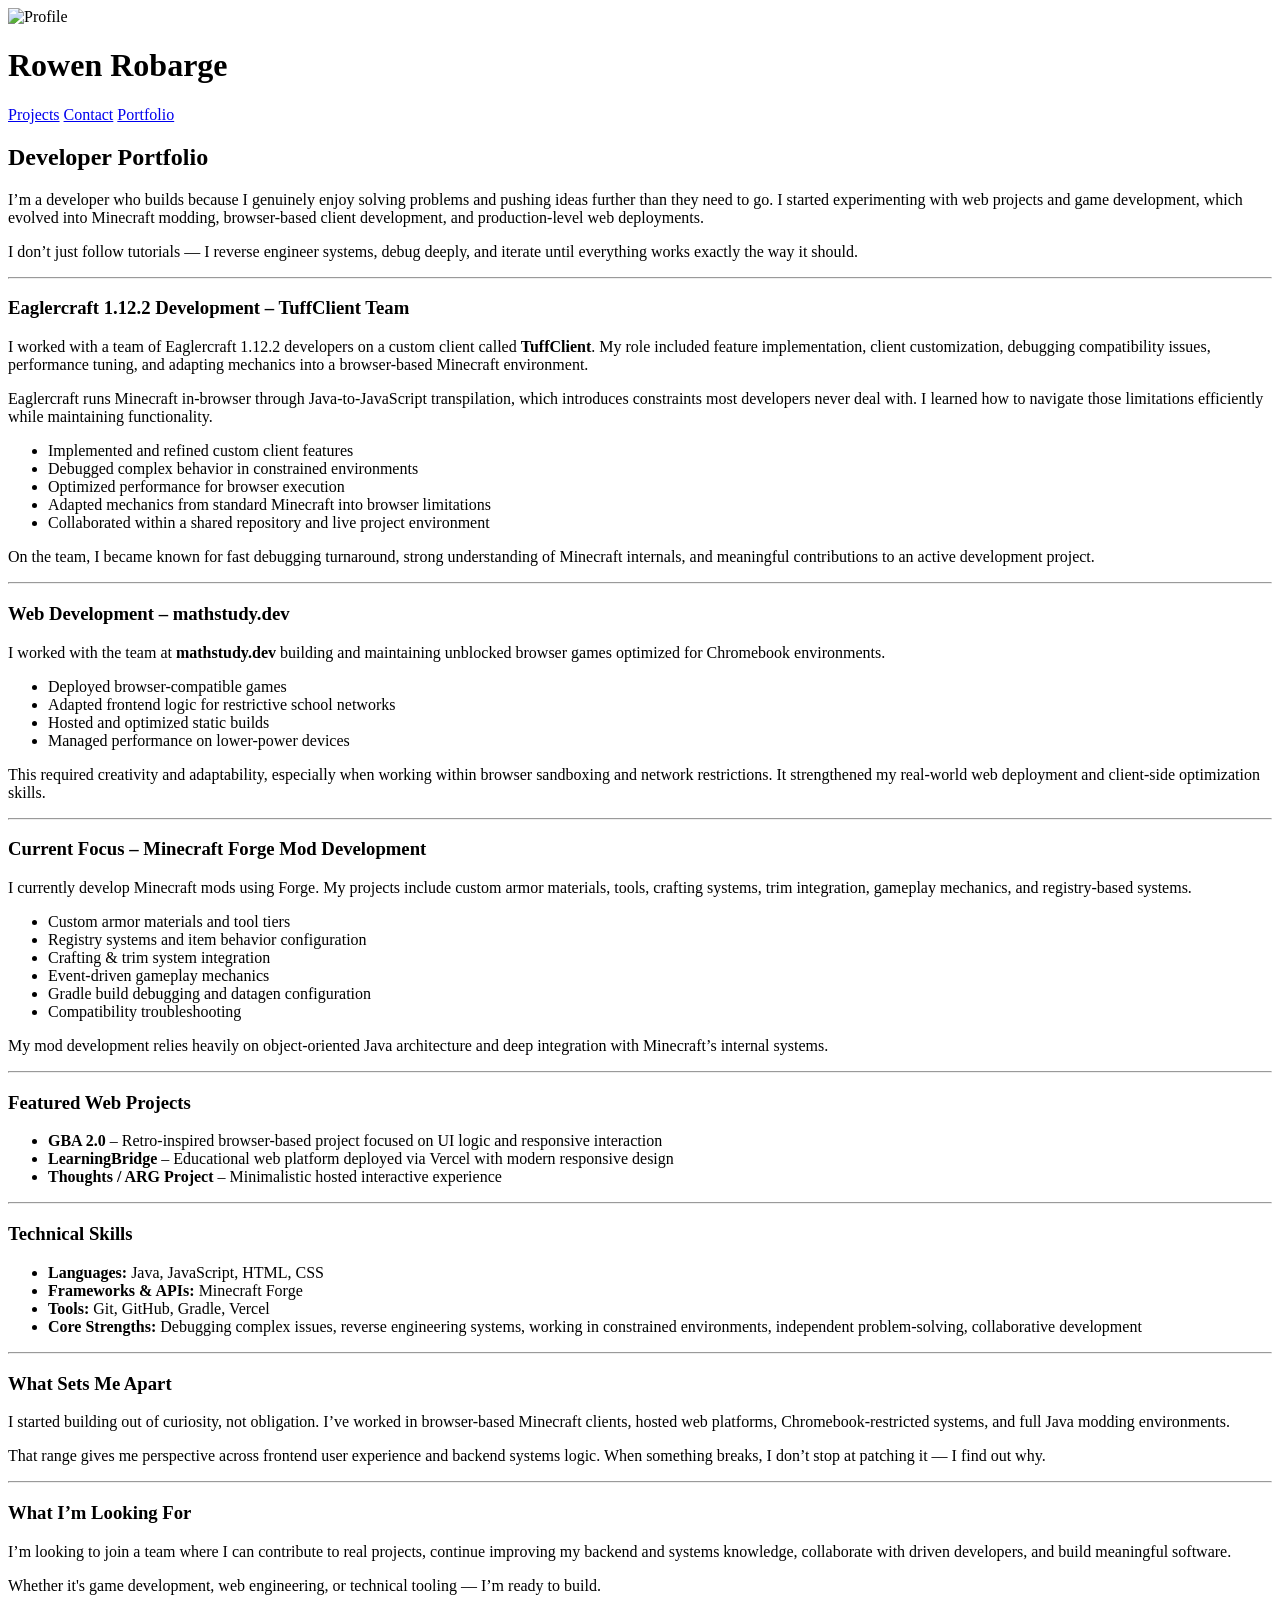
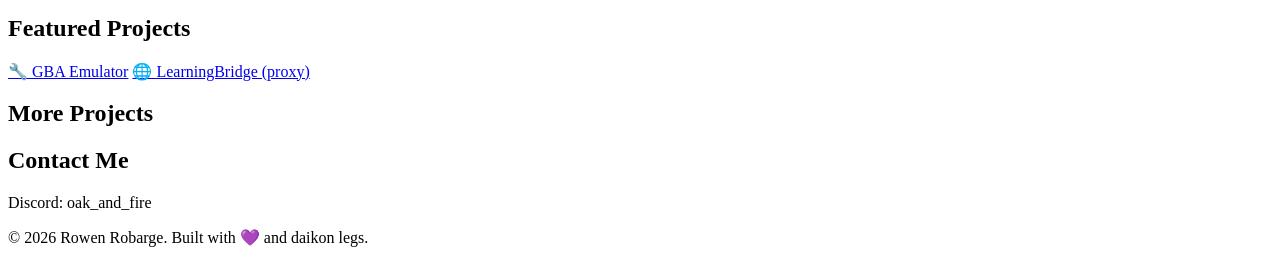
==== index.html @ d8106ab1 "Update index.html" ====
<!DOCTYPE html>
<html lang="en">
<head>
  <meta charset="UTF-8" />
  <meta name="viewport" content="width=device-width, initial-scale=1.0"/>
  <title>Rowen | Home</title>
  <link rel="stylesheet" href="css/style.css">
  <link rel="icon" href="assets/favicon.png" type="image/png">
</head>
<body>
<canvas id="bg-canvas" style="position: absolute; top: 0; left: 0; z-index: -1; pointer-events: none;"></canvas>

  <header>
    <img src="assets/img.png" alt="Profile" id="profile-pic">
    <h1>Rowen Robarge</h1>
    <nav>
      <a href="#projects">Projects</a>
      <a href="#contact">Contact</a>
      <a href="#about">Portfolio</a>
    </nav>
  </header>
  
  <section class="fade-in" id="about">
    <h2>Developer Portfolio</h2>

    <p>
      I’m a developer who builds because I genuinely enjoy solving problems and pushing ideas further than they need to go.
      I started experimenting with web projects and game development, which evolved into Minecraft modding,
      browser-based client development, and production-level web deployments.
    </p>

    <p>
      I don’t just follow tutorials — I reverse engineer systems, debug deeply, and iterate until everything works exactly the way it should.
    </p>

    <hr>

    <h3>Eaglercraft 1.12.2 Development – TuffClient Team</h3>
    <p>
      I worked with a team of Eaglercraft 1.12.2 developers on a custom client called <strong>TuffClient</strong>.
      My role included feature implementation, client customization, debugging compatibility issues,
      performance tuning, and adapting mechanics into a browser-based Minecraft environment.
    </p>

    <p>
      Eaglercraft runs Minecraft in-browser through Java-to-JavaScript transpilation, which introduces constraints
      most developers never deal with. I learned how to navigate those limitations efficiently while maintaining functionality.
    </p>

    <ul>
      <li>Implemented and refined custom client features</li>
      <li>Debugged complex behavior in constrained environments</li>
      <li>Optimized performance for browser execution</li>
      <li>Adapted mechanics from standard Minecraft into browser limitations</li>
      <li>Collaborated within a shared repository and live project environment</li>
    </ul>

    <p>
      On the team, I became known for fast debugging turnaround, strong understanding of Minecraft internals,
      and meaningful contributions to an active development project.
    </p>

    <hr>

    <h3>Web Development – mathstudy.dev</h3>
    <p>
      I worked with the team at <strong>mathstudy.dev</strong> building and maintaining unblocked browser games
      optimized for Chromebook environments.
    </p>

    <ul>
      <li>Deployed browser-compatible games</li>
      <li>Adapted frontend logic for restrictive school networks</li>
      <li>Hosted and optimized static builds</li>
      <li>Managed performance on lower-power devices</li>
    </ul>

    <p>
      This required creativity and adaptability, especially when working within browser sandboxing and network restrictions.
      It strengthened my real-world web deployment and client-side optimization skills.
    </p>

    <hr>

    <h3>Current Focus – Minecraft Forge Mod Development</h3>
    <p>
      I currently develop Minecraft mods using Forge. My projects include custom armor materials, tools,
      crafting systems, trim integration, gameplay mechanics, and registry-based systems.
    </p>

    <ul>
      <li>Custom armor materials and tool tiers</li>
      <li>Registry systems and item behavior configuration</li>
      <li>Crafting & trim system integration</li>
      <li>Event-driven gameplay mechanics</li>
      <li>Gradle build debugging and datagen configuration</li>
      <li>Compatibility troubleshooting</li>
    </ul>

    <p>
      My mod development relies heavily on object-oriented Java architecture and deep integration
      with Minecraft’s internal systems.
    </p>

    <hr>

    <h3>Featured Web Projects</h3>
    <ul>
      <li><strong>GBA 2.0</strong> – Retro-inspired browser-based project focused on UI logic and responsive interaction</li>
      <li><strong>LearningBridge</strong> – Educational web platform deployed via Vercel with modern responsive design</li>
      <li><strong>Thoughts / ARG Project</strong> – Minimalistic hosted interactive experience</li>
    </ul>

    <hr>

    <h3>Technical Skills</h3>
    <ul>
      <li><strong>Languages:</strong> Java, JavaScript, HTML, CSS</li>
      <li><strong>Frameworks & APIs:</strong> Minecraft Forge</li>
      <li><strong>Tools:</strong> Git, GitHub, Gradle, Vercel</li>
      <li><strong>Core Strengths:</strong> Debugging complex issues, reverse engineering systems, working in constrained environments, independent problem-solving, collaborative development</li>
    </ul>

    <hr>

    <h3>What Sets Me Apart</h3>
    <p>
      I started building out of curiosity, not obligation. I’ve worked in browser-based Minecraft clients,
      hosted web platforms, Chromebook-restricted systems, and full Java modding environments.
    </p>

    <p>
      That range gives me perspective across frontend user experience and backend systems logic.
      When something breaks, I don’t stop at patching it — I find out why.
    </p>

    <hr>

    <h3>What I’m Looking For</h3>
    <p>
      I’m looking to join a team where I can contribute to real projects, continue improving my backend
      and systems knowledge, collaborate with driven developers, and build meaningful software.
    </p>

    <p>
      Whether it's game development, web engineering, or technical tooling — I’m ready to build.
    </p>

  </section>

  <section class="fade-in" id="projects">
    <h2>Featured Projects</h2>
    <div class="project-list">
      <a href="https://scottsito.github.io/GBA2.0/">🔧 GBA Emulator</a>
      <a href="https://learningbridge.vercel.app/">🌐 LearningBridge (proxy) </a>
    </div>

    <h2>More Projects</h2>
    <div class="project-list" id="repo-list"></div>
  </section>

  <section class="fade-in" id="contact">
    <h2>Contact Me</h2>
    <p>Discord: oak_and_fire</p>
  </section>

  <div id="secret-box" style="display:none;">
    <input type="text" id="secret-input" placeholder="Enter the phrase..." />
  </div>

  <footer>
    &copy; 2026 Rowen Robarge. Built with 💜 and daikon legs.
  </footer>

  <script src="js/script.js"></script>
</body>
</html>
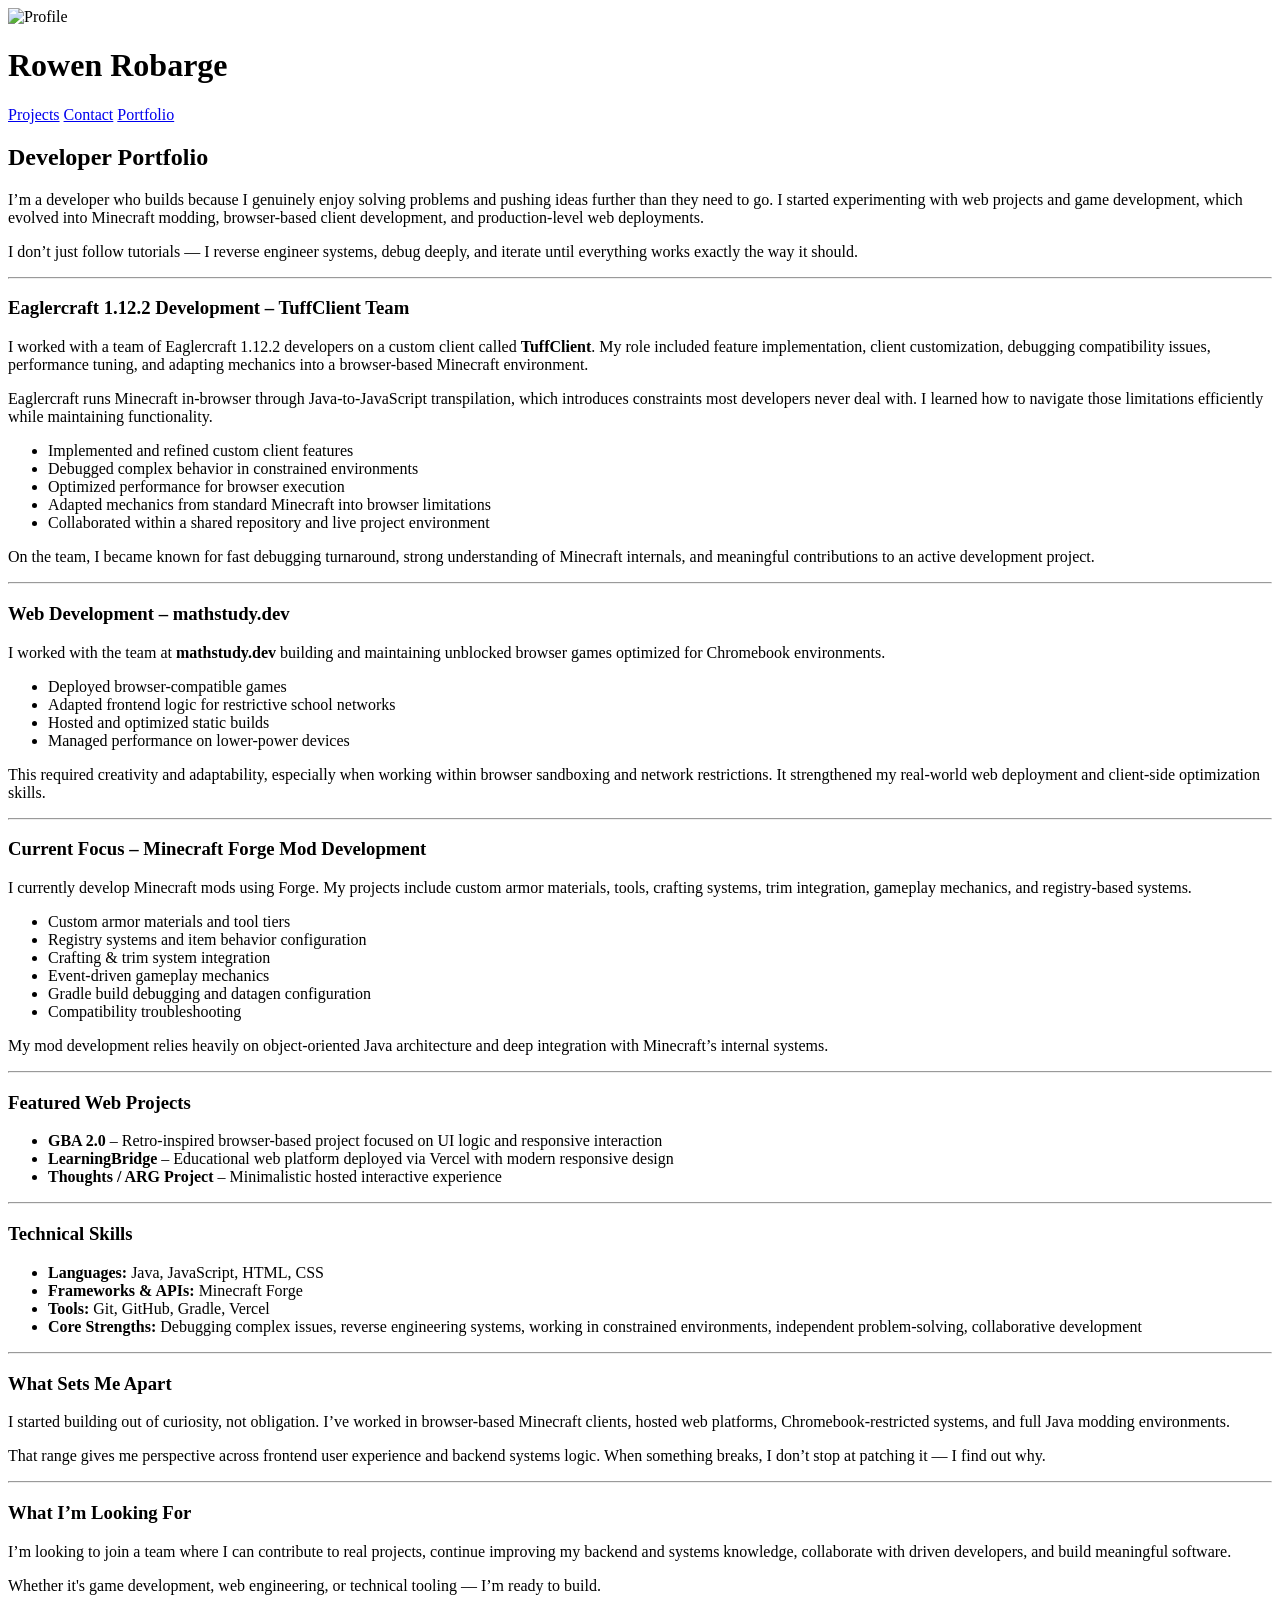
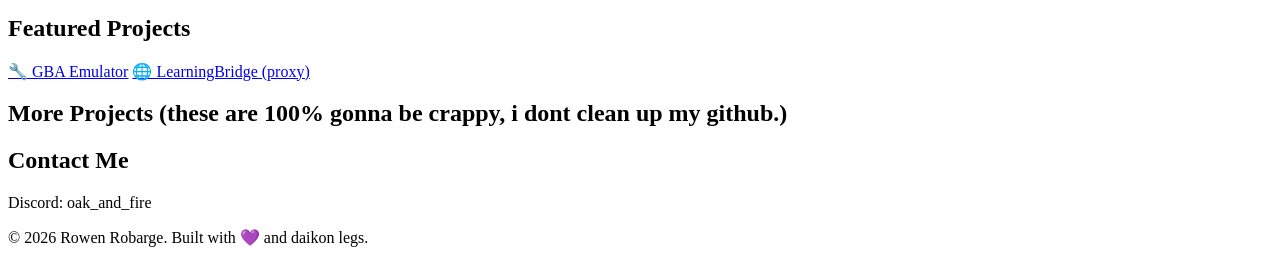
==== commit 1c66772f: "Update index.html" ====
--- a/index.html
+++ b/index.html
@@ -155,7 +155,7 @@
       <a href="https://learningbridge.vercel.app/">🌐 LearningBridge (proxy) </a>
     </div>
 
-    <h2>More Projects</h2>
+    <h2>More Projects (these are 100% gonna be crappy, i dont clean up my github.)</h2>
     <div class="project-list" id="repo-list"></div>
   </section>
 
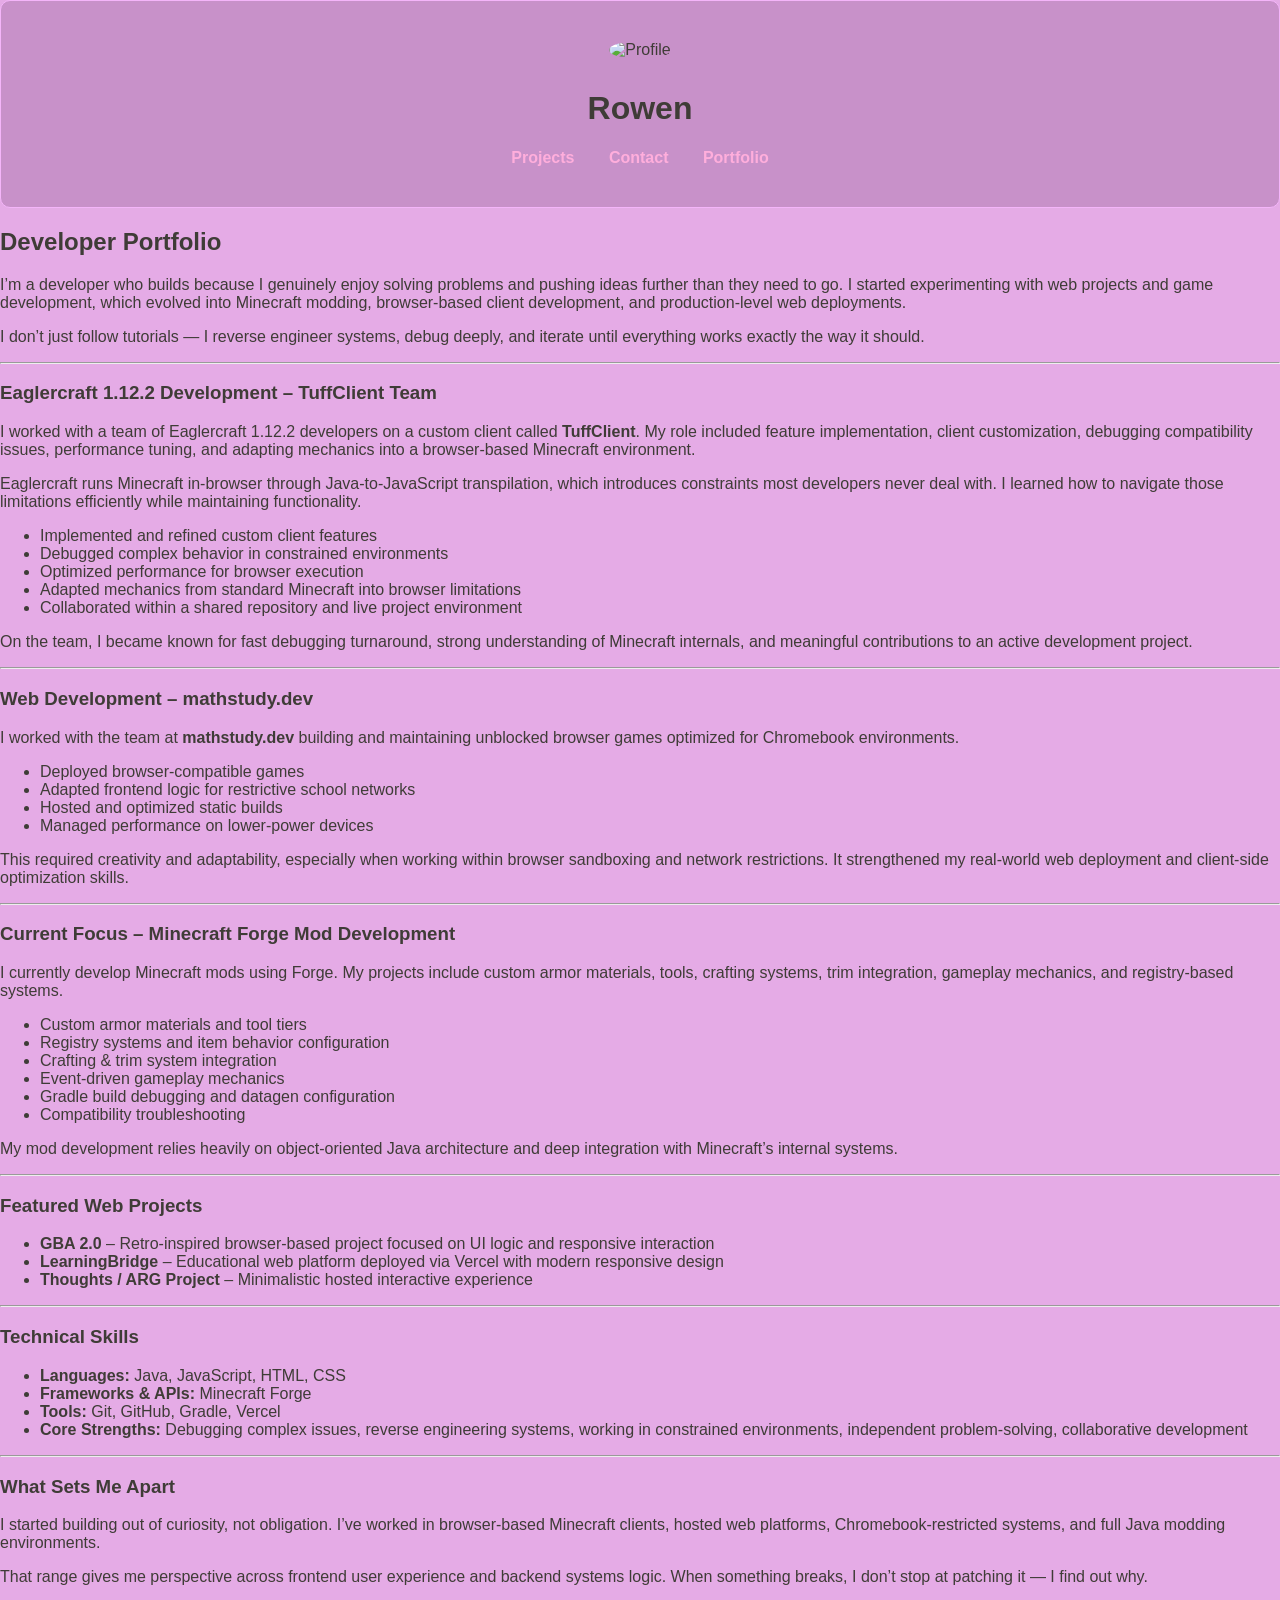
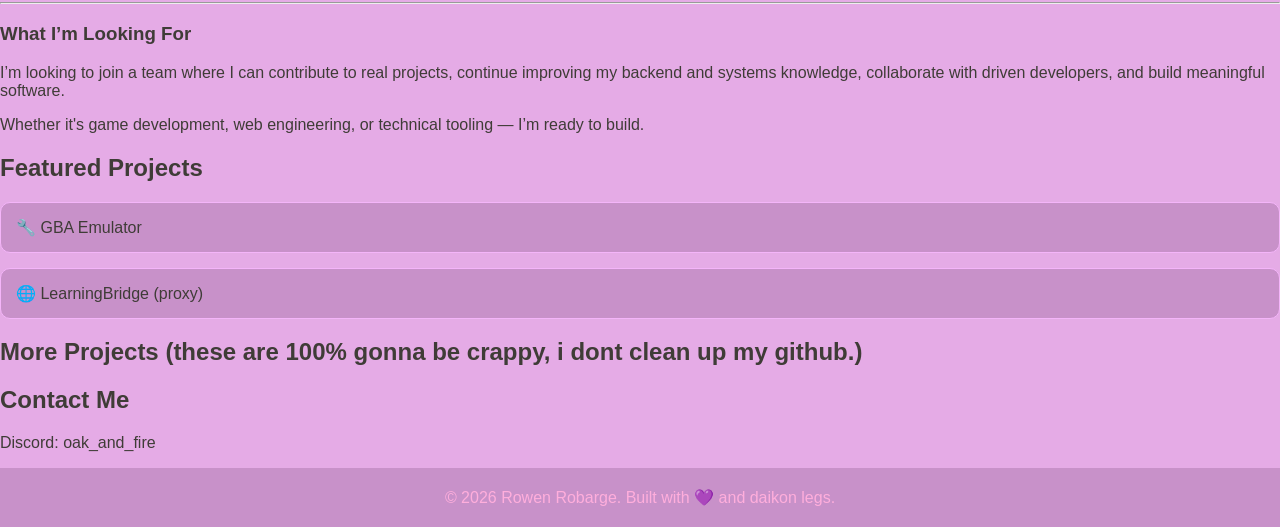
==== commit b006f1e0: "Update index.html" ====
--- a/index.html
+++ b/index.html
@@ -12,7 +12,7 @@
 
   <header>
     <img src="assets/img.png" alt="Profile" id="profile-pic">
-    <h1>Rowen Robarge</h1>
+    <h1>Rowen</h1>
     <nav>
       <a href="#projects">Projects</a>
       <a href="#contact">Contact</a>
--- a/css/style.css
+++ b/css/style.css
@@ -0,0 +1,143 @@
+
+:root {
+  --bg-dark: #e3b2ed;
+  --text-dark: #3f3c37;
+  --accent: #ffaedc;
+}
+
+body {
+  margin: 0;
+  font-family: 'Segoe UI', sans-serif;
+  background-color: var(--bg-dark);
+  color: var(--text-dark);
+  scroll-behavior: smooth;
+  transition: background-color 0.4s, color 0.4s;
+  position: relative;
+  overflow-x: hidden;
+}
+
+
+.about a {
+ display: block;
+  background: #c891c9;
+  border: 1px solid #f4b5f9;
+  border-radius: 10px;
+  padding: 15px;
+  margin-bottom: 15px;
+  text-decoration: none;
+  color: var(--text-dark)
+}
+
+header {
+  text-align: center;
+  padding: 40px;
+  background-color: #c891c9;
+  border: 1px solid #f4b5f9;
+  border-radius: 10px;
+}
+
+nav a {
+  margin: 0 15px;
+  color: var(--accent);
+  text-decoration: none;
+  font-weight: bold;
+}
+
+.project-list a {
+  display: block;
+  background: #c891c9;
+  border: 1px solid #f4b5f9;
+  border-radius: 10px;
+  padding: 15px;
+  margin-bottom: 15px;
+  text-decoration: none;
+  color: var(--text-dark);
+}
+
+#profile-pic {
+  width: 150px;
+  border-radius: 50%;
+  margin-bottom: 10px;
+}
+
+footer {
+  text-align: center;
+  padding: 20px;
+  background-color: #c891c9;
+  color: var(--accent);
+}
+
+#bg-canvas {
+  position: fixed;
+  top: 0;
+  left: 0;
+  width: 100%;
+  height: 100%;
+  z-index: -1;
+  background: #e5abe6;
+  pointer-events: none;
+}
+
+@keyframes animateBackground {
+  0% { background-position: 0% 50%; }
+  50% { background-position: 100% 50%; }
+  100% { background-position: 0% 50%; }
+}
+
+html {
+  scroll-behavior: smooth;
+}
+
+.fade-in {
+  opacity: 0;
+  transform: translateY(20px);
+  animation: fadeInUp 0.8s ease forwards;
+}
+
+@keyframes fadeInUp {
+  to {
+    opacity: 1;
+    transform: translateY(0);
+  }
+}
+
+/* ========================= */
+/* Work Showcase Section */
+/* ========================= */
+
+#showcase {
+  padding: 40px;
+}
+
+.showcase-group {
+  background: #c891c9;
+  border: 1px solid #f4b5f9;
+  border-radius: 12px;
+  padding: 25px;
+  margin-bottom: 40px;
+}
+
+.showcase-group h3 {
+  margin-top: 0;
+  color: var(--text-dark);
+}
+
+.showcase-grid {
+  display: grid;
+  grid-template-columns: repeat(auto-fit, minmax(220px, 1fr));
+  gap: 20px;
+  margin-top: 20px;
+}
+
+.showcase-grid img {
+  width: 100%;
+  border-radius: 12px;
+  border: 1px solid #f4b5f9;
+  transition: transform 0.3s ease, box-shadow 0.3s ease;
+  cursor: pointer;
+}
+
+.showcase-grid img:hover {
+  transform: scale(1.03);
+  box-shadow: 0 0 20px rgba(255, 174, 220, 0.6);
+}
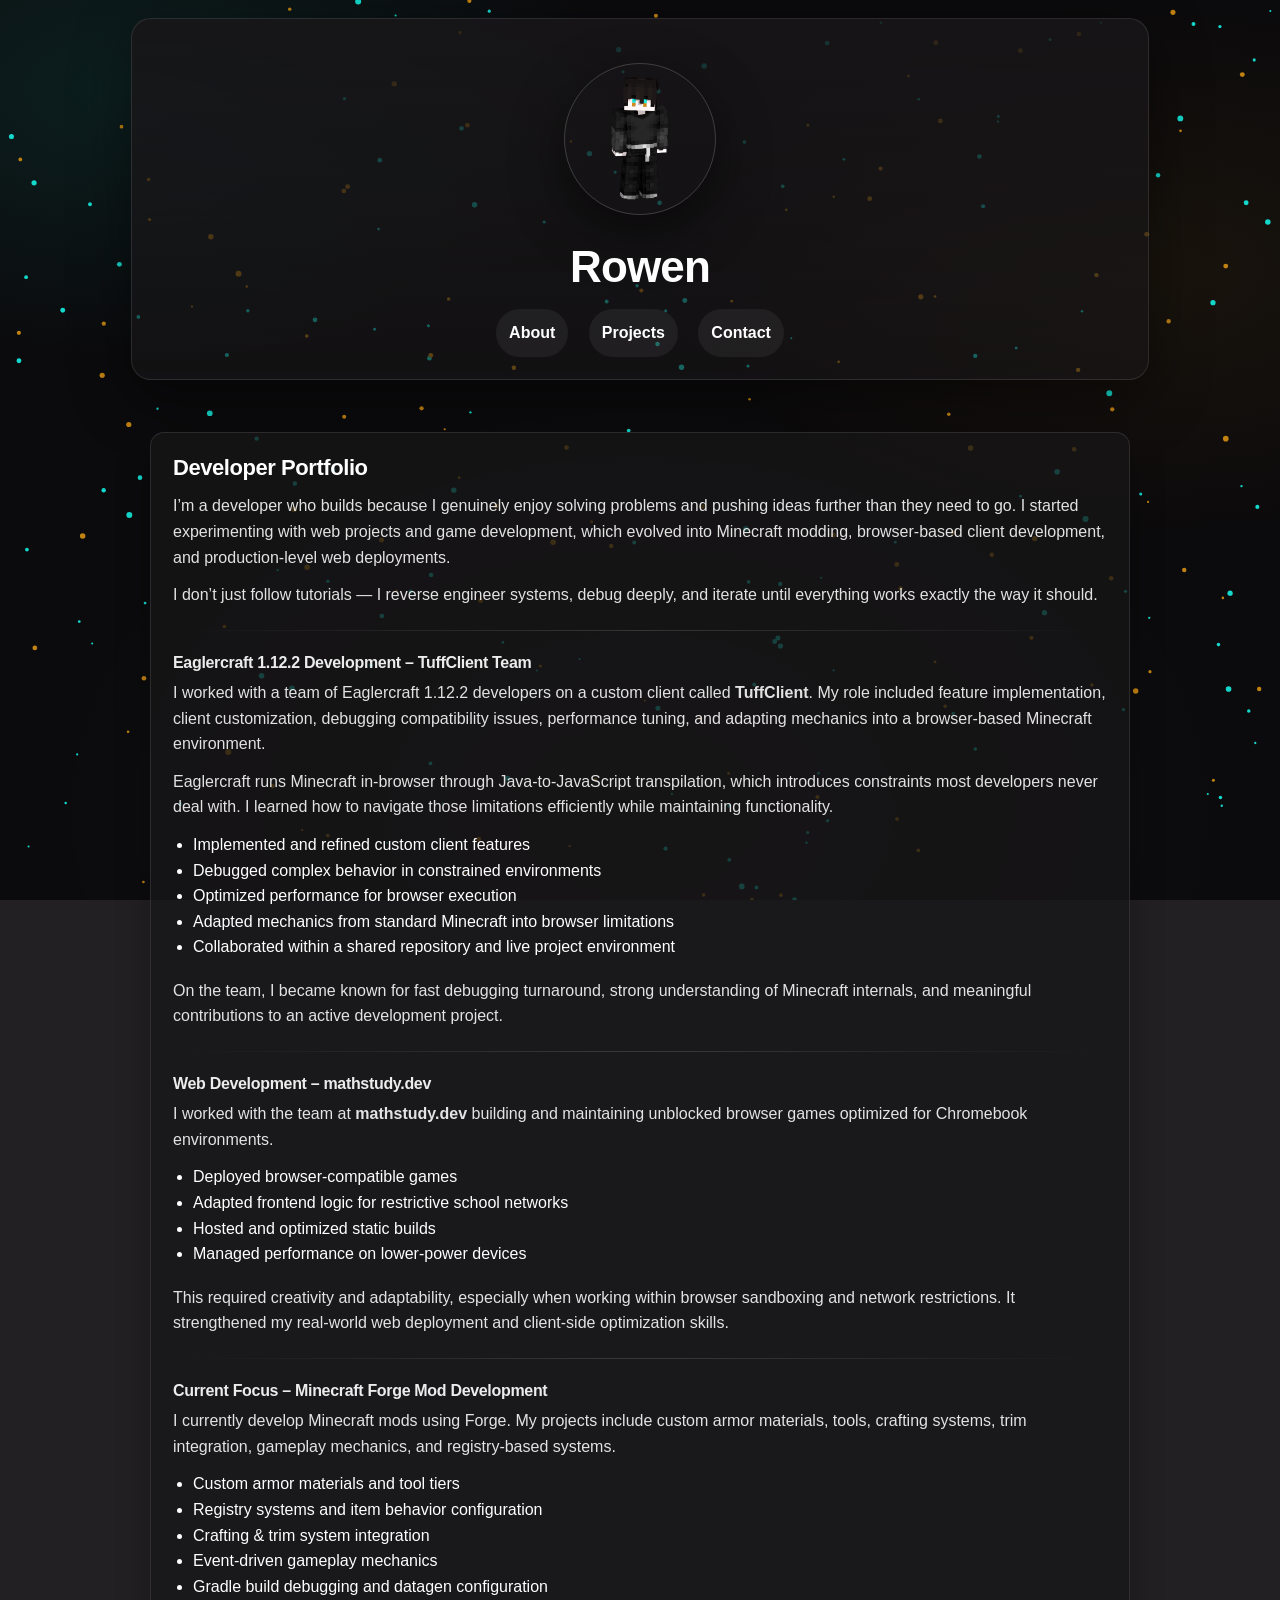
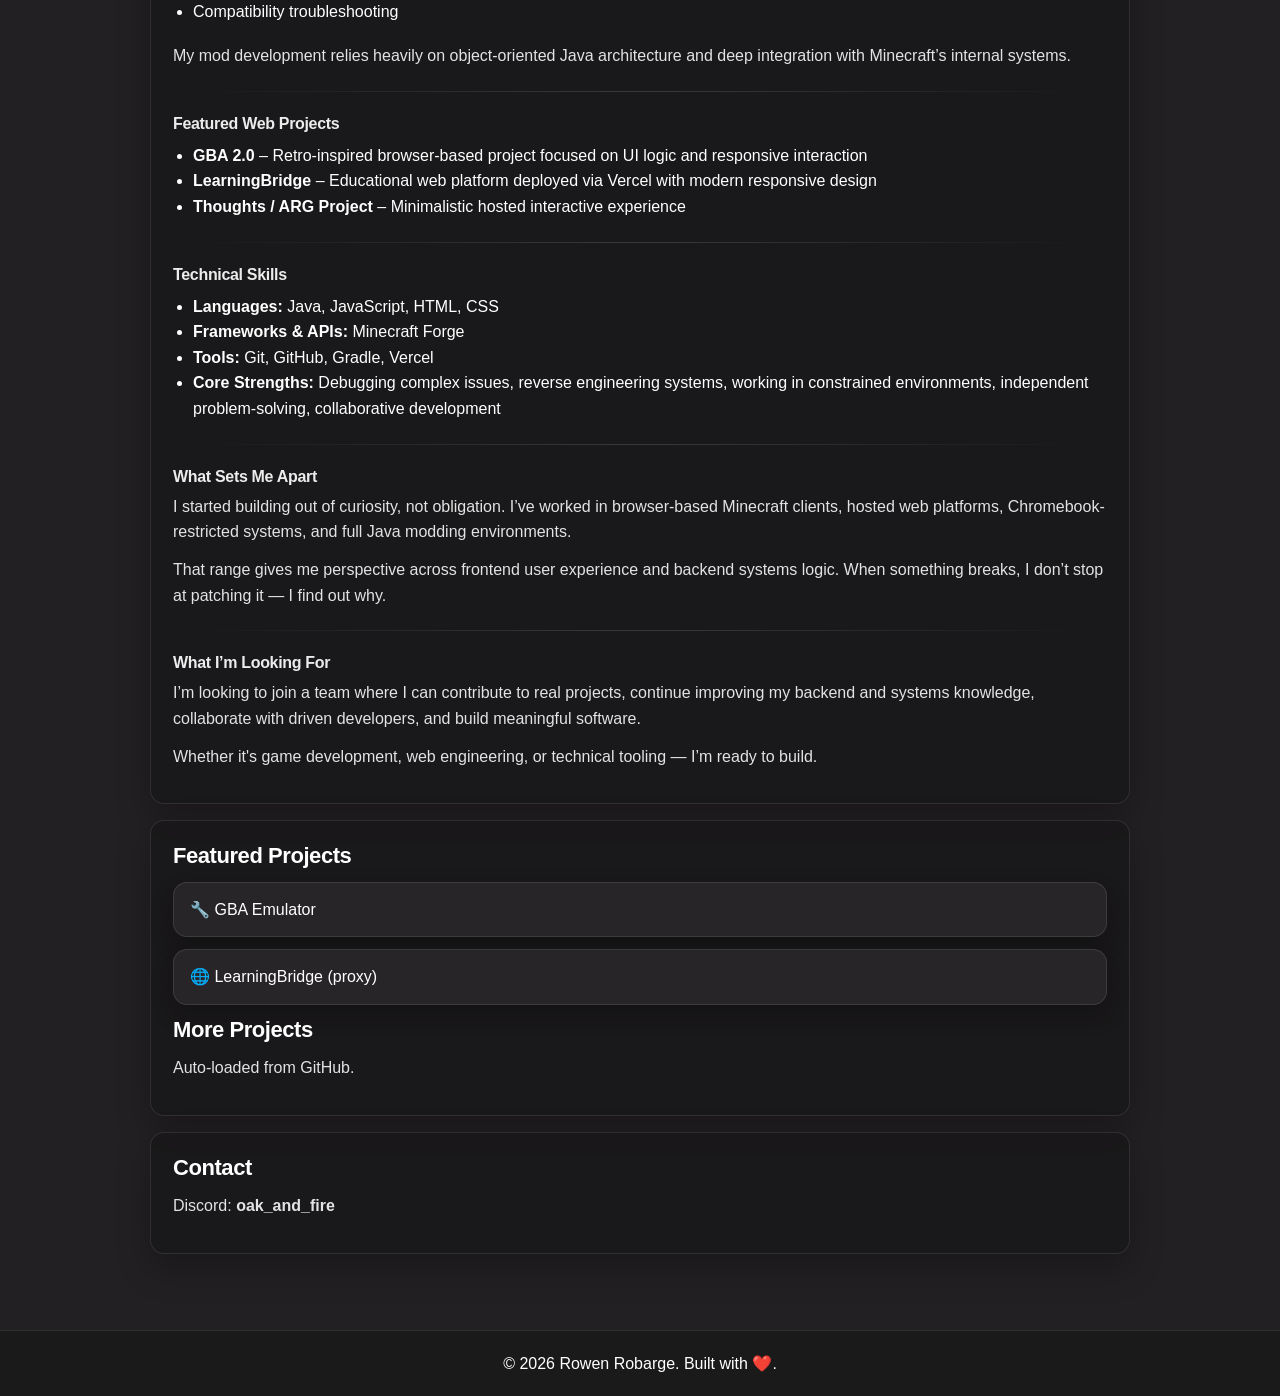
==== commit 9dc83451: "Smoothing plus pretty" ====
--- a/index.html
+++ b/index.html
@@ -2,174 +2,179 @@
 <html lang="en">
 <head>
   <meta charset="UTF-8" />
-  <meta name="viewport" content="width=device-width, initial-scale=1.0"/>
+  <meta name="viewport" content="width=device-width, initial-scale=1.0" />
+  <meta name="color-scheme" content="dark" />
+  <meta name="description" content="Rowen's developer portfolio — projects, experience, and contact." />
   <title>Rowen | Home</title>
-  <link rel="stylesheet" href="css/style.css">
-  <link rel="icon" href="assets/favicon.png" type="image/png">
+  <link rel="stylesheet" href="css/style.css" />
+  <link rel="icon" href="assets/avatarHead.png" type="image/png" />
 </head>
 <body>
-<canvas id="bg-canvas" style="position: absolute; top: 0; left: 0; z-index: -1; pointer-events: none;"></canvas>
+  <canvas id="bg-canvas"></canvas>
 
   <header>
     <img src="assets/img.png" alt="Profile" id="profile-pic">
     <h1>Rowen</h1>
     <nav>
+      <a href="#about">About</a>
       <a href="#projects">Projects</a>
       <a href="#contact">Contact</a>
-      <a href="#about">Portfolio</a>
     </nav>
   </header>
   
-  <section class="fade-in" id="about">
-    <h2>Developer Portfolio</h2>
+  <main>
+    <section class="fade-in" id="about">
+      <h2>Developer Portfolio</h2>
 
-    <p>
-      I’m a developer who builds because I genuinely enjoy solving problems and pushing ideas further than they need to go.
-      I started experimenting with web projects and game development, which evolved into Minecraft modding,
-      browser-based client development, and production-level web deployments.
-    </p>
+      <p>
+        I’m a developer who builds because I genuinely enjoy solving problems and pushing ideas further than they need to go.
+        I started experimenting with web projects and game development, which evolved into Minecraft modding,
+        browser-based client development, and production-level web deployments.
+      </p>
 
-    <p>
-      I don’t just follow tutorials — I reverse engineer systems, debug deeply, and iterate until everything works exactly the way it should.
-    </p>
+      <p>
+        I don’t just follow tutorials — I reverse engineer systems, debug deeply, and iterate until everything works exactly the way it should.
+      </p>
 
-    <hr>
+      <hr>
 
-    <h3>Eaglercraft 1.12.2 Development – TuffClient Team</h3>
-    <p>
-      I worked with a team of Eaglercraft 1.12.2 developers on a custom client called <strong>TuffClient</strong>.
-      My role included feature implementation, client customization, debugging compatibility issues,
-      performance tuning, and adapting mechanics into a browser-based Minecraft environment.
-    </p>
+      <h3>Eaglercraft 1.12.2 Development – TuffClient Team</h3>
+      <p>
+        I worked with a team of Eaglercraft 1.12.2 developers on a custom client called <strong>TuffClient</strong>.
+        My role included feature implementation, client customization, debugging compatibility issues,
+        performance tuning, and adapting mechanics into a browser-based Minecraft environment.
+      </p>
 
-    <p>
-      Eaglercraft runs Minecraft in-browser through Java-to-JavaScript transpilation, which introduces constraints
-      most developers never deal with. I learned how to navigate those limitations efficiently while maintaining functionality.
-    </p>
+      <p>
+        Eaglercraft runs Minecraft in-browser through Java-to-JavaScript transpilation, which introduces constraints
+        most developers never deal with. I learned how to navigate those limitations efficiently while maintaining functionality.
+      </p>
 
-    <ul>
-      <li>Implemented and refined custom client features</li>
-      <li>Debugged complex behavior in constrained environments</li>
-      <li>Optimized performance for browser execution</li>
-      <li>Adapted mechanics from standard Minecraft into browser limitations</li>
-      <li>Collaborated within a shared repository and live project environment</li>
-    </ul>
+      <ul>
+        <li>Implemented and refined custom client features</li>
+        <li>Debugged complex behavior in constrained environments</li>
+        <li>Optimized performance for browser execution</li>
+        <li>Adapted mechanics from standard Minecraft into browser limitations</li>
+        <li>Collaborated within a shared repository and live project environment</li>
+      </ul>
 
-    <p>
-      On the team, I became known for fast debugging turnaround, strong understanding of Minecraft internals,
-      and meaningful contributions to an active development project.
-    </p>
+      <p>
+        On the team, I became known for fast debugging turnaround, strong understanding of Minecraft internals,
+        and meaningful contributions to an active development project.
+      </p>
 
-    <hr>
+      <hr>
 
-    <h3>Web Development – mathstudy.dev</h3>
-    <p>
-      I worked with the team at <strong>mathstudy.dev</strong> building and maintaining unblocked browser games
-      optimized for Chromebook environments.
-    </p>
+      <h3>Web Development – mathstudy.dev</h3>
+      <p>
+        I worked with the team at <strong>mathstudy.dev</strong> building and maintaining unblocked browser games
+        optimized for Chromebook environments.
+      </p>
 
-    <ul>
-      <li>Deployed browser-compatible games</li>
-      <li>Adapted frontend logic for restrictive school networks</li>
-      <li>Hosted and optimized static builds</li>
-      <li>Managed performance on lower-power devices</li>
-    </ul>
+      <ul>
+        <li>Deployed browser-compatible games</li>
+        <li>Adapted frontend logic for restrictive school networks</li>
+        <li>Hosted and optimized static builds</li>
+        <li>Managed performance on lower-power devices</li>
+      </ul>
 
-    <p>
-      This required creativity and adaptability, especially when working within browser sandboxing and network restrictions.
-      It strengthened my real-world web deployment and client-side optimization skills.
-    </p>
+      <p>
+        This required creativity and adaptability, especially when working within browser sandboxing and network restrictions.
+        It strengthened my real-world web deployment and client-side optimization skills.
+      </p>
 
-    <hr>
+      <hr>
 
-    <h3>Current Focus – Minecraft Forge Mod Development</h3>
-    <p>
-      I currently develop Minecraft mods using Forge. My projects include custom armor materials, tools,
-      crafting systems, trim integration, gameplay mechanics, and registry-based systems.
-    </p>
+      <h3>Current Focus – Minecraft Forge Mod Development</h3>
+      <p>
+        I currently develop Minecraft mods using Forge. My projects include custom armor materials, tools,
+        crafting systems, trim integration, gameplay mechanics, and registry-based systems.
+      </p>
 
-    <ul>
-      <li>Custom armor materials and tool tiers</li>
-      <li>Registry systems and item behavior configuration</li>
-      <li>Crafting & trim system integration</li>
-      <li>Event-driven gameplay mechanics</li>
-      <li>Gradle build debugging and datagen configuration</li>
-      <li>Compatibility troubleshooting</li>
-    </ul>
+      <ul>
+        <li>Custom armor materials and tool tiers</li>
+        <li>Registry systems and item behavior configuration</li>
+        <li>Crafting & trim system integration</li>
+        <li>Event-driven gameplay mechanics</li>
+        <li>Gradle build debugging and datagen configuration</li>
+        <li>Compatibility troubleshooting</li>
+      </ul>
 
-    <p>
-      My mod development relies heavily on object-oriented Java architecture and deep integration
-      with Minecraft’s internal systems.
-    </p>
+      <p>
+        My mod development relies heavily on object-oriented Java architecture and deep integration
+        with Minecraft’s internal systems.
+      </p>
 
-    <hr>
+      <hr>
 
-    <h3>Featured Web Projects</h3>
-    <ul>
-      <li><strong>GBA 2.0</strong> – Retro-inspired browser-based project focused on UI logic and responsive interaction</li>
-      <li><strong>LearningBridge</strong> – Educational web platform deployed via Vercel with modern responsive design</li>
-      <li><strong>Thoughts / ARG Project</strong> – Minimalistic hosted interactive experience</li>
-    </ul>
+      <h3>Featured Web Projects</h3>
+      <ul>
+        <li><strong>GBA 2.0</strong> – Retro-inspired browser-based project focused on UI logic and responsive interaction</li>
+        <li><strong>LearningBridge</strong> – Educational web platform deployed via Vercel with modern responsive design</li>
+        <li><strong>Thoughts / ARG Project</strong> – Minimalistic hosted interactive experience</li>
+      </ul>
 
-    <hr>
+      <hr>
 
-    <h3>Technical Skills</h3>
-    <ul>
-      <li><strong>Languages:</strong> Java, JavaScript, HTML, CSS</li>
-      <li><strong>Frameworks & APIs:</strong> Minecraft Forge</li>
-      <li><strong>Tools:</strong> Git, GitHub, Gradle, Vercel</li>
-      <li><strong>Core Strengths:</strong> Debugging complex issues, reverse engineering systems, working in constrained environments, independent problem-solving, collaborative development</li>
-    </ul>
+      <h3>Technical Skills</h3>
+      <ul>
+        <li><strong>Languages:</strong> Java, JavaScript, HTML, CSS</li>
+        <li><strong>Frameworks & APIs:</strong> Minecraft Forge</li>
+        <li><strong>Tools:</strong> Git, GitHub, Gradle, Vercel</li>
+        <li><strong>Core Strengths:</strong> Debugging complex issues, reverse engineering systems, working in constrained environments, independent problem-solving, collaborative development</li>
+      </ul>
 
-    <hr>
+      <hr>
 
-    <h3>What Sets Me Apart</h3>
-    <p>
-      I started building out of curiosity, not obligation. I’ve worked in browser-based Minecraft clients,
-      hosted web platforms, Chromebook-restricted systems, and full Java modding environments.
-    </p>
+      <h3>What Sets Me Apart</h3>
+      <p>
+        I started building out of curiosity, not obligation. I’ve worked in browser-based Minecraft clients,
+        hosted web platforms, Chromebook-restricted systems, and full Java modding environments.
+      </p>
 
-    <p>
-      That range gives me perspective across frontend user experience and backend systems logic.
-      When something breaks, I don’t stop at patching it — I find out why.
-    </p>
+      <p>
+        That range gives me perspective across frontend user experience and backend systems logic.
+        When something breaks, I don’t stop at patching it — I find out why.
+      </p>
 
-    <hr>
+      <hr>
 
-    <h3>What I’m Looking For</h3>
-    <p>
-      I’m looking to join a team where I can contribute to real projects, continue improving my backend
-      and systems knowledge, collaborate with driven developers, and build meaningful software.
-    </p>
+      <h3>What I’m Looking For</h3>
+      <p>
+        I’m looking to join a team where I can contribute to real projects, continue improving my backend
+        and systems knowledge, collaborate with driven developers, and build meaningful software.
+      </p>
 
-    <p>
-      Whether it's game development, web engineering, or technical tooling — I’m ready to build.
-    </p>
+      <p>
+        Whether it's game development, web engineering, or technical tooling — I’m ready to build.
+      </p>
 
-  </section>
+    </section>
 
-  <section class="fade-in" id="projects">
-    <h2>Featured Projects</h2>
-    <div class="project-list">
-      <a href="https://scottsito.github.io/GBA2.0/">🔧 GBA Emulator</a>
-      <a href="https://learningbridge.vercel.app/">🌐 LearningBridge (proxy) </a>
-    </div>
+    <section class="fade-in" id="projects">
+      <h2>Featured Projects</h2>
+      <div class="project-list">
+        <a href="https://scottsito.github.io/GBA2.0/">🔧 GBA Emulator</a>
+        <a href="https://learningbridge.vercel.app/">🌐 LearningBridge (proxy)</a>
+      </div>
 
-    <h2>More Projects (these are 100% gonna be crappy, i dont clean up my github.)</h2>
-    <div class="project-list" id="repo-list"></div>
-  </section>
+      <h2>More Projects</h2>
+      <p>Auto-loaded from GitHub.</p>
+      <div class="project-list" id="repo-list"></div>
+    </section>
 
-  <section class="fade-in" id="contact">
-    <h2>Contact Me</h2>
-    <p>Discord: oak_and_fire</p>
-  </section>
+    <section class="fade-in" id="contact">
+      <h2>Contact</h2>
+      <p>Discord: <strong>oak_and_fire</strong></p>
+    </section>
+  </main>
 
   <div id="secret-box" style="display:none;">
     <input type="text" id="secret-input" placeholder="Enter the phrase..." />
   </div>
 
   <footer>
-    &copy; 2026 Rowen Robarge. Built with 💜 and daikon legs.
+    &copy; 2026 Rowen Robarge. Built with ❤️.
   </footer>
 
   <script src="js/script.js"></script>
--- a/css/style.css
+++ b/css/style.css
@@ -1,8 +1,15 @@
 
 :root {
-  --bg-dark: #e3b2ed;
-  --text-dark: #3f3c37;
-  --accent: #ffaedc;
+  --bg-dark: #232024;
+  --text-dark: #ffffff;
+  --accent: #0e0d0d;
+  --panel: rgba(24, 22, 24, 0.78);
+  --panel-2: rgba(46, 43, 46, 0.72);
+  --border: rgba(255, 255, 255, 0.10);
+  --border-2: rgba(255, 255, 255, 0.16);
+  --shadow: 0 18px 60px rgba(0, 0, 0, 0.45);
+  --radius: 14px;
+  --maxw: 980px;
 }
 
 body {
@@ -14,57 +21,154 @@
   transition: background-color 0.4s, color 0.4s;
   position: relative;
   overflow-x: hidden;
-}
-
+  line-height: 1.6;
+}
+
+/* Better base typography */
+h1, h2, h3 {
+  line-height: 1.2;
+  letter-spacing: -0.02em;
+}
+
+p {
+  color: rgba(255, 255, 255, 0.88);
+  margin: 0 0 12px;
+}
+
+ul {
+  margin: 10px 0 18px;
+  padding-left: 20px;
+}
+
+hr {
+  border: 0;
+  height: 1px;
+  background: linear-gradient(90deg, transparent, rgba(255,255,255,0.14), transparent);
+  margin: 22px 0;
+}
+
+main {
+  max-width: var(--maxw);
+  margin: 0 auto;
+  padding: 18px 16px 60px;
+}
 
 .about a {
  display: block;
-  background: #c891c9;
-  border: 1px solid #f4b5f9;
+  background: #0a090a;
+  border: 1px solid #1d1b1d;
   border-radius: 10px;
   padding: 15px;
   margin-bottom: 15px;
   text-decoration: none;
-  color: var(--text-dark)
+  color: var(--text-dark);
 }
 
 header {
   text-align: center;
-  padding: 40px;
-  background-color: #c891c9;
-  border: 1px solid #f4b5f9;
-  border-radius: 10px;
+  padding: 44px 18px 22px;
+  margin: 18px auto 18px;
+  max-width: var(--maxw);
+  background: linear-gradient(180deg, rgba(24, 22, 24, 0.88), rgba(24, 22, 24, 0.58));
+  border: 1px solid var(--border);
+  border-radius: calc(var(--radius) + 6px);
+  box-shadow: var(--shadow);
+  color: var(--text-dark);
+}
+
+header h1 {
+  margin: 8px 0 6px;
+  font-size: clamp(32px, 4vw, 44px);
 }
 
 nav a {
-  margin: 0 15px;
-  color: var(--accent);
+  display: inline-block;
+  margin: 10px 8px 0;
+  padding: 10px 12px;
   text-decoration: none;
   font-weight: bold;
+  color: var(--text-dark);
+  border: 1px solid transparent;
+  border-radius: 999px;
+  background: rgba(255, 255, 255, 0.06);
+  transition: transform 0.15s ease, background 0.15s ease, border-color 0.15s ease;
+}
+
+nav a:hover {
+  transform: translateY(-1px);
+  background: rgba(255, 255, 255, 0.10);
+  border-color: var(--border-2);
+}
+
+nav a:focus-visible {
+  outline: 2px solid rgba(20, 216, 204, 0.75);
+  outline-offset: 2px;
 }
 
 .project-list a {
   display: block;
-  background: #c891c9;
-  border: 1px solid #f4b5f9;
-  border-radius: 10px;
-  padding: 15px;
-  margin-bottom: 15px;
+  background: var(--panel-2);
+  border: 1px solid var(--border);
+  border-radius: var(--radius);
+  padding: 14px 16px;
+  margin: 0 0 12px;
   text-decoration: none;
   color: var(--text-dark);
+  box-shadow: 0 10px 22px rgba(0, 0, 0, 0.22);
+  transition: transform 0.15s ease, border-color 0.15s ease, background 0.15s ease;
+}
+
+.project-list a:hover {
+  transform: translateY(-2px);
+  border-color: var(--border-2);
+  background: rgba(46, 43, 46, 0.86);
 }
 
 #profile-pic {
   width: 150px;
   border-radius: 50%;
   margin-bottom: 10px;
+  border: 1px solid rgba(255, 255, 255, 0.18);
+  box-shadow: 0 18px 50px rgba(0, 0, 0, 0.50);
+}
+
+/* Card-like sections */
+section {
+  background: var(--panel);
+  border: 1px solid var(--border);
+  border-radius: var(--radius);
+  padding: 22px 22px;
+  margin: 16px 0;
+  box-shadow: 0 14px 34px rgba(0, 0, 0, 0.28);
+}
+
+/* Respect users/devices that prefer less motion/effects */
+@media (prefers-reduced-motion: reduce) {
+  * {
+    animation-duration: 0.01ms !important;
+    animation-iteration-count: 1 !important;
+    transition-duration: 0.01ms !important;
+    scroll-behavior: auto !important;
+  }
+}
+
+section h2 {
+  margin: 0 0 12px;
+  font-size: 22px;
+}
+
+section h3 {
+  margin: 18px 0 8px;
+  font-size: 16px;
+  color: rgba(255, 255, 255, 0.92);
 }
 
 footer {
   text-align: center;
   padding: 20px;
-  background-color: #c891c9;
-  color: var(--accent);
+  background-color: #1b1a1b;
+  color: var(--text-dark);
+  border-top: 1px solid var(--border);
 }
 
 #bg-canvas {
@@ -74,7 +178,11 @@
   width: 100%;
   height: 100%;
   z-index: -1;
-  background: #e5abe6;
+  background:
+    radial-gradient(900px 500px at 10% 10%, rgba(20, 216, 204, 0.10), transparent 55%),
+    radial-gradient(900px 500px at 90% 30%, rgba(193, 130, 17, 0.08), transparent 55%),
+    radial-gradient(1000px 700px at 50% 90%, rgba(255, 255, 255, 0.04), transparent 60%),
+    #0b0a0c;
   pointer-events: none;
 }
 
@@ -110,8 +218,8 @@
 }
 
 .showcase-group {
-  background: #c891c9;
-  border: 1px solid #f4b5f9;
+  background: #2b282b;
+  border: 1px solid #070607;
   border-radius: 12px;
   padding: 25px;
   margin-bottom: 40px;
@@ -132,12 +240,12 @@
 .showcase-grid img {
   width: 100%;
   border-radius: 12px;
-  border: 1px solid #f4b5f9;
+  border: 1px solid #1e1d1f;
   transition: transform 0.3s ease, box-shadow 0.3s ease;
   cursor: pointer;
 }
 
 .showcase-grid img:hover {
   transform: scale(1.03);
-  box-shadow: 0 0 20px rgba(255, 174, 220, 0.6);
-}
+  box-shadow: 0 0 20px rgba(27, 25, 26, 0.6);
+}
